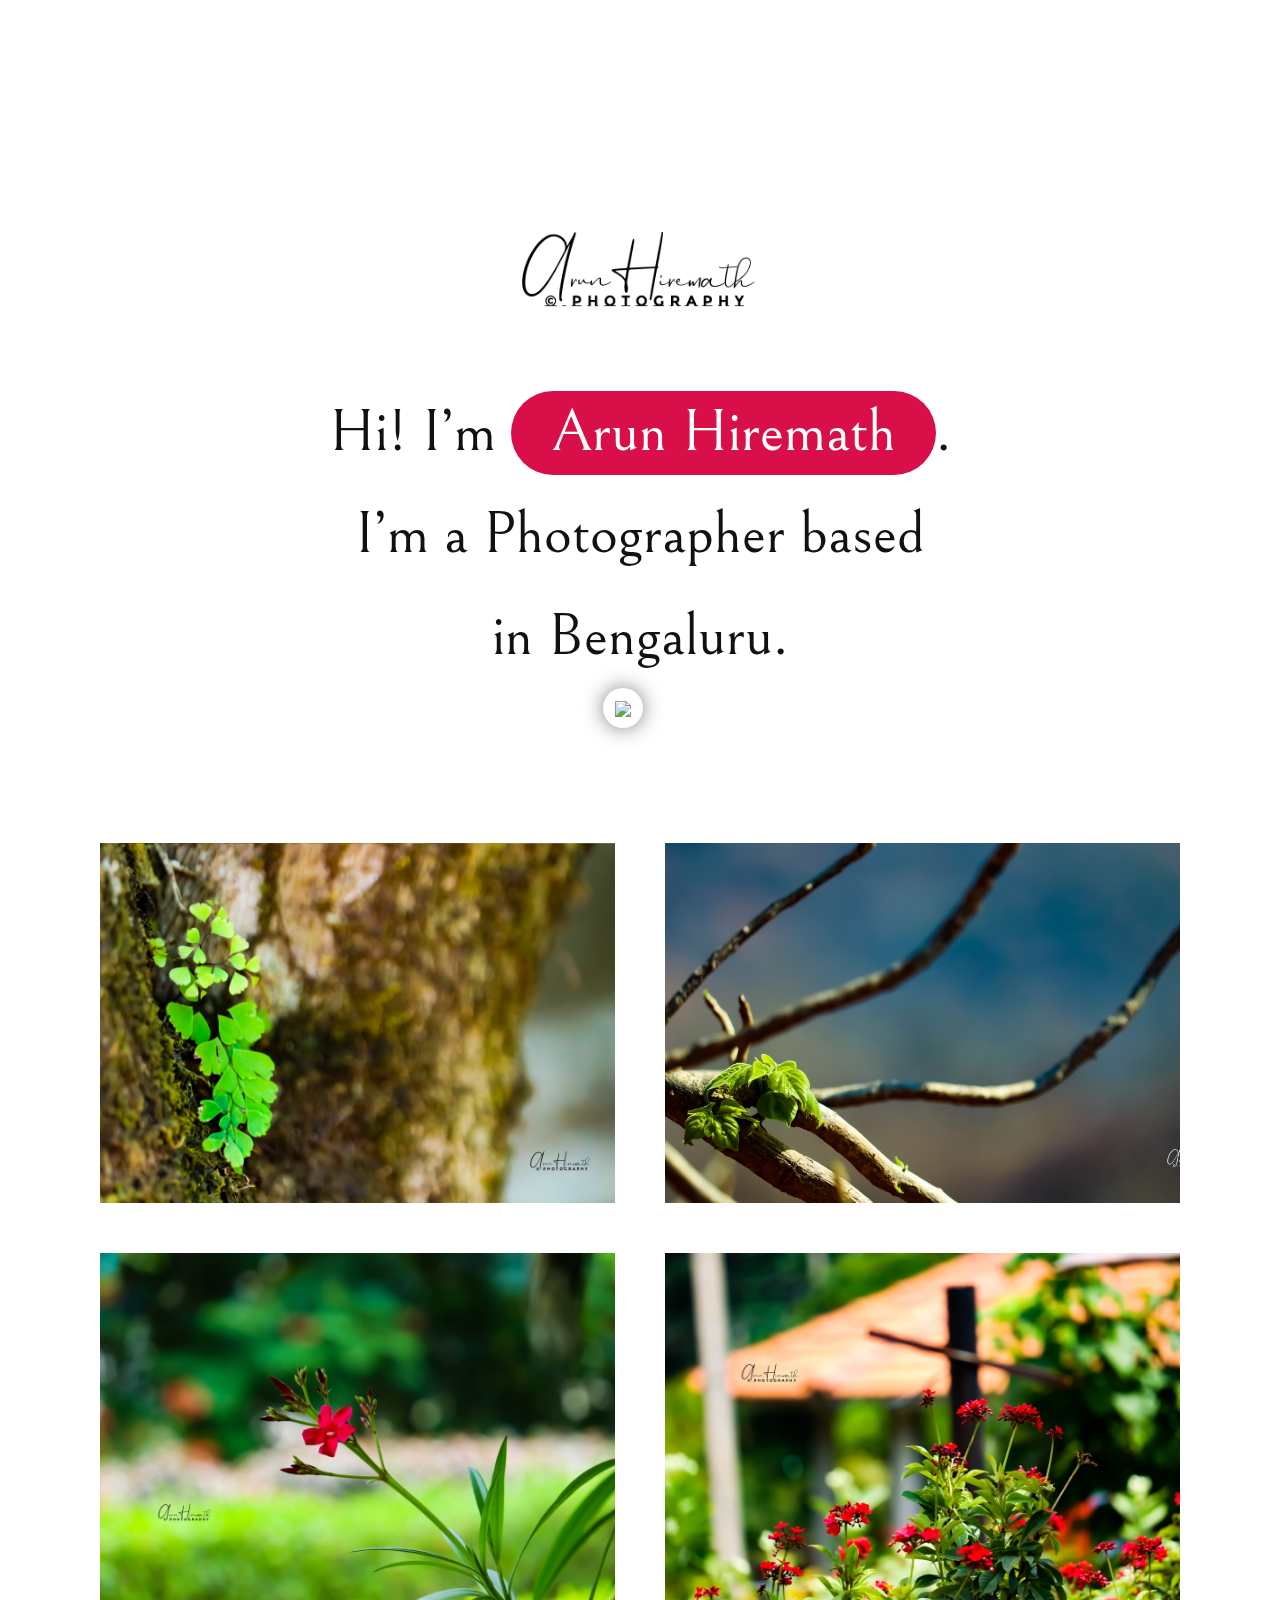
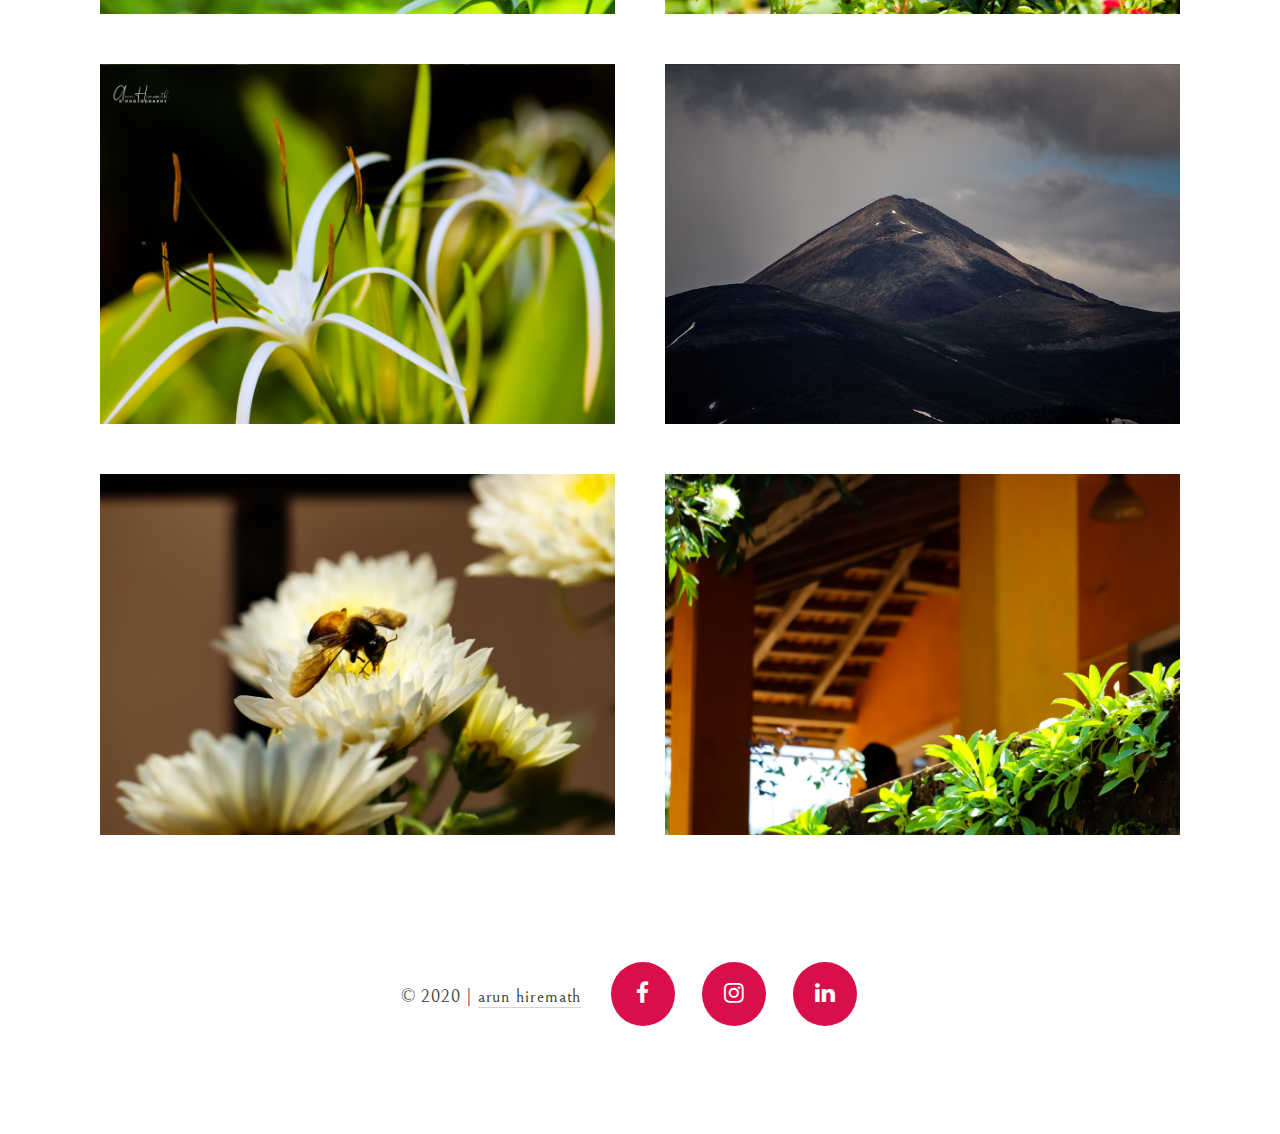
==== index.html @ bfc73a3d "Update index.html" ====
<!DOCTYPE html>

<html lang="en">
  <head>
    <!-- META -->
    <meta charset="utf-8" />
    <meta name="robots" content="noodp" />
    <meta
      name="viewport"
      content="width=device-width, initial-scale=1, maximum-scale=1, user-scalable=no"
    />

    <!-- PAGE TITLE -->
    <title>Arun - Personal Portfolio</title>

    <!-- FAVICON -->
    <link rel="shortcut icon" href="assets/img/favicon.png" />

    <!-- FONTS -->
    <link
      href="https://fonts.googleapis.com/css?family=Bellefair&amp;subset=latin-ext"
      rel="stylesheet"
    />

    <!-- STYLESHEETS -->
    <link rel="stylesheet" type="text/css" href="assets/css/plugins.css" />
    <link rel="stylesheet" type="text/css" href="assets/css/main.css" />
    <style>
      .button {
        width: 40px;
        height: 40px;
        border: none;
        border-radius: 50%;
        -webkit-border-radius: 50%;
        box-shadow: 0px 0px 20px 0px rgba(0, 0, 0, 0.5);
        cursor: pointer;
        margin-right: 35px;
        background-color: #ffffff;
        outline: none;
      }

      .button:hover {
        /* background-color: #fff; */
        box-shadow: 0px 0px 10px 0px rgba(0, 0, 0, 0.5);
        transform: translateY(0px);
      }
    </style>
  </head>

  <body>
    <!-- PRELOADER -->
    <div class="preloader">
      <div class="bounce"></div>
    </div>
    <!-- /PRELOADER -->

    <!-- NAVIGATION BUTTON -->
    <div class="navigation-button">
      <!-- <a href="about.html">
        <button class="button">
          <img height="26" src="https://img.icons8.com/dotty/80/000000/user-male.png" /></button
      ></a> -->
      <!-- ><p><i class="fa fa-info" aria-hidden="true"></i></p
      ></a> -->
    </div>
    <!-- /NAVIGATION BUTTON -->

    <!-- HERO -->
    <div class="hero">
      <!-- FRONT CONTENT -->
      <div class="front-content">
        <img src="assets/img/logo.png" width="250" class="img-responsive logo" alt="logo" />
        <h1>
          Hi! I’m <span>Arun Hiremath</span>.<br />I’m a Photographer based<br />in Bengaluru.
        </h1>
        <a href="about.html">
          <button class="button">
            <img height="26" src="https://img.icons8.com/dotty/80/000000/user-male.png" /></button
        ></a>
      </div>
      <!-- /FRONT CONTENT -->
    </div>
    <!-- /HERO -->

    <!-- PORTFOLIO -->
    <div class="portfolio">
      <!-- ITEM -->
      <a class="item" href="assets/img/portfolio/item-1.jpg">
        <i class="fa fa-eye" aria-hidden="true"></i>
        <div
          class="item-cover"
          style="background-image: url(assets/img/portfolio/item-1.jpg);"
        ></div>
      </a>
      <!-- /ITEM -->

      <!-- ITEM -->
      <a class="item" href="assets/img/portfolio/item-2.jpg">
        <i class="fa fa-eye" aria-hidden="true"></i>
        <div
          class="item-cover"
          style="background-image: url(assets/img/portfolio/item-2.jpg);"
        ></div>
      </a>
      <!-- /ITEM -->

      <!-- ITEM -->
      <a class="item" href="assets/img/portfolio/item-3.jpg">
        <i class="fa fa-eye" aria-hidden="true"></i>
        <div
          class="item-cover"
          style="background-image: url(assets/img/portfolio/item-3.jpg);"
        ></div>
      </a>
      <!-- /ITEM -->

      <!-- ITEM -->
      <a class="item" href="assets/img/portfolio/item-4.jpg">
        <i class="fa fa-eye" aria-hidden="true"></i>
        <div
          class="item-cover"
          style="background-image: url(assets/img/portfolio/item-4.jpg);"
        ></div>
      </a>
      <!-- /ITEM -->

      <!-- ITEM -->
      <a class="item" href="assets/img/portfolio/item-5.jpg">
        <i class="fa fa-eye" aria-hidden="true"></i>
        <div
          class="item-cover"
          style="background-image: url(assets/img/portfolio/item-5.jpg);"
        ></div>
      </a>
      <!-- /ITEM -->

      <!-- ITEM -->
      <a class="item" href="assets/img/portfolio/item-6.jpg">
        <i class="fa fa-eye" aria-hidden="true"></i>
        <div
          class="item-cover"
          style="background-image: url(assets/img/portfolio/item-6.jpg);"
        ></div>
      </a>
      <!-- /ITEM -->

      <!-- ITEM -->
      <a class="item" href="assets/img/portfolio/item-7.jpg">
        <i class="fa fa-eye" aria-hidden="true"></i>
        <div
          class="item-cover"
          style="background-image: url(assets/img/portfolio/item-7.jpg);"
        ></div>
      </a>
      <!-- /ITEM -->

      <!-- ITEM -->
      <a class="item" href="assets/img/portfolio/item-8.jpg">
        <i class="fa fa-eye" aria-hidden="true"></i>
        <div
          class="item-cover"
          style="background-image: url(assets/img/portfolio/item-8.jpg);"
        ></div>
      </a>
      <!-- /ITEM -->
    </div>
    <!-- /PORTFOLIO -->

    <!-- FOOTER -->
    <div class="footer">
      <!-- FOOTER INNER -->
      <div class="footer-inner">
        <p>© 2020 | <a href="#">arun hiremath</a></p>

        <!-- SOCIAL ICONS -->
        <ul class="social-icons scroll-animated-from-right">
          <li>
            <a href="https://www.facebook.com/arun.jh.5"
              ><i class="fa fa-facebook" aria-hidden="true"></i
            ></a>
          </li>
          <li>
            <a href="https://www.instagram.com/arun.jh.5/?hl=en"
              ><i class="fa fa-instagram" aria-hidden="true"></i
            ></a>
          </li>
          <!-- <li>
            <a href="#"><i class="fa fa-google-plus" aria-hidden="true"></i></a>
          </li> -->
          <li>
            <a href="https://www.linkedin.com/in/arun-hiremath-62512045/"
              ><i class="fa fa-linkedin" aria-hidden="true"></i
            ></a>
          </li>
        </ul>
        <!-- /SOCIAL ICONS -->
      </div>
      <!-- /FOOTER INNER -->
    </div>
    <!-- /FOOTER -->

    <!-- JAVASCRIPTS -->
    <script type="text/javascript" src="assets/js/plugins.js"></script>
    <script type="text/javascript" src="assets/js/main.js"></script>
  </body>
</html>
---- assets/css/main.css ----
/******************************************************************


	------------------------
	-- TABLE OF CONTENTS --
	------------------------
	
	--  01. Basic
	--  02. Preloader
    --  03. Hero
    --  04. Hero --> Front Content
    --  05. Portfolio
    --  06. Footer
    --  07. Page --> About
 
 
 ******************************************************************/




/** 1. Basic
*******************************************************************/

html
{
    font-size: 10px !important;
}

body
{
    font-family: 'Bellefair', serif;
    font-weight: 300;
    font-style: normal;

    overflow-x: hidden;

    color: #111;
    background: #fff;

    -webkit-font-smoothing: antialiased;
}

h1,
h2,
h3,
h4,
h5,
h6,
p,
a
{
    font-family: 'Bellefair', serif;
    font-weight: normal;

    color: #111;
}

h1
{
    font-size: 6rem;
}

h2
{
    font-size: 5rem;
}

h3
{
    font-size: 4rem;
}

h4
{
    font-size: 3rem;
}

h5
{
    font-size: 2rem;
}

h6
{
    font-size: 1.8rem;
}

p
{
    font-size: 1.8rem;
}

a,
a:hover,
a:focus
{
    cursor: pointer;
    -webkit-transition: all 300ms ease;
         -o-transition: all 300ms ease;
            transition: all 300ms ease;
    text-decoration: none;
}

a:hover
{
    color: #fff;
}

.navigation-button
{
    position: absolute;
    z-index: 10;
    top: 0;
    right: 0;

    cursor: pointer;
}

.navigation-button p
{
    font-size: 2.8rem;
    font-weight: 400;
    line-height: 9rem;

    width: 9rem;
    height: 9rem;
    margin: 0;
    padding: 0;

    -webkit-transition: .1s ease;
         -o-transition: .1s ease;
            transition: .1s ease;
    text-align: center;
    letter-spacing: .01em;

    color: #fff;
    border-radius: 100px;
    background: none;
}

.navigation-button p:after
{
    position: absolute;
    z-index: -2;
    top: 0;
    right: 0;

    content: '';
    -webkit-transition: .1s ease;
         -o-transition: .1s ease;
            transition: .1s ease;

    border-width: 0 15rem 15rem 0;
    border-style: solid;
    border-color: transparent #d80247 transparent transparent;
}

.navigation-button p:hover:after
{
    border-color: transparent #111 transparent transparent;
}

@media (max-width:700px)
{
    html
    {
        font-size: 8px !important;
    }
}

@media (max-width:500px)
{
    html
    {
        font-size: 6px !important;
    }
}

@media (orientation:landscape) and (max-height:420px)
{
    html
    {
        font-size: 8px !important;
    }
}



/** 2. Preloader
*******************************************************************/

.preloader
{
    position: fixed;
    z-index: 100000;
    bottom: 0;
    left: 0;

    overflow: hidden;

    width: 100%;
    height: 100%;

    opacity: 1;
    background: #fff;
}

.preloader.hide-preloader
{
    -webkit-transition: .8s ease .3s;
         -o-transition: .8s ease .3s;
            transition: .8s ease .3s;
    pointer-events: none;

    opacity: 0;
}

.preloader .bounce
{
    position: absolute;
    top: 50%;
    left: 50%;

    display: block;

    width: 60px;
    height: 60px;
    margin-top: -30px;
    margin-left: -30px;

    -webkit-animation: spinner-pulse .6s infinite ease-in-out;
            animation: spinner-pulse .6s infinite ease-in-out;
    text-align: center;

    opacity: 1;
    border-radius: 100%;
    background-color: #d80f48;
}

.preloader.hide-preloader .bounce
{
    -webkit-transition: .3s ease;
         -o-transition: .3s ease;
            transition: .3s ease;

    opacity: 0;
}

@-webkit-keyframes spinner-pulse
{
    0%
    {
        -webkit-transform: scale(0);
    }
    100%
    {
        -webkit-transform: scale(1.0);

        opacity: 0;
    }
}

@keyframes spinner-pulse
{
    0%
    {
        -webkit-transform: scale(0);
                transform: scale(0);
    }
    100%
    {
        -webkit-transform: scale(1.0);
                transform: scale(1.0);

        opacity: 0;
    }
}



/** 3. Hero
*******************************************************************/

.hero
{
    position: relative;
    top: 0;
    left: 0;

    width: 100%;
}

.hero .animation-container
{
    -webkit-transition: .5s ease;
         -o-transition: .5s ease;
            transition: .5s ease;
}

.hero .animation-container.animation-fade
{
    opacity: 0;
}

.hero .animation-container.animation-fade.run-animation
{
    opacity: 1;
}

.hero .animation-container.animation-fade-up
{
    -webkit-transform: translateY(10vh);
        -ms-transform: translateY(10vh);
            transform: translateY(10vh);

    opacity: 0;
}

.hero .animation-container.animation-fade-up.run-animation
{
    -webkit-transform: translateY(0);
        -ms-transform: translateY(0);
            transform: translateY(0);

    opacity: 1;
}

.hero .animation-container.animation-fade-down
{
    -webkit-transform: translateY(-10vh);
        -ms-transform: translateY(-10vh);
            transform: translateY(-10vh);

    opacity: 0;
}

.hero .animation-container.animation-fade-down.run-animation
{
    -webkit-transform: translateY(0);
        -ms-transform: translateY(0);
            transform: translateY(0);

    opacity: 1;
}

.hero .animation-container.animation-fade-left
{
    -webkit-transform: translateX(10vh);
        -ms-transform: translateX(10vh);
            transform: translateX(10vh);

    opacity: 0;
}

.hero .animation-container.animation-fade-left.run-animation
{
    -webkit-transform: translateX(0);
        -ms-transform: translateX(0);
            transform: translateX(0);

    opacity: 1;
}

.hero .animation-container.animation-fade-right
{
    -webkit-transform: translateX(-10vh);
        -ms-transform: translateX(-10vh);
            transform: translateX(-10vh);

    opacity: 0;
}

.hero .animation-container.animation-fade-right.run-animation
{
    -webkit-transform: translateX(0);
        -ms-transform: translateX(0);
            transform: translateX(0);

    opacity: 1;
}



/** 4. Hero --> Front Content 
*******************************************************************/

.hero .front-content
{
    position: absolute;
    z-index: 2;
    top: 0;
    left: 0;

    width: 100%;
    height: 100%;
}

.hero .front-content
{
    position: relative;
    left: 0;

    width: 100%;
    margin: 25vh 0 10vh 0;
    padding: 0 30px;

    text-align: center;
}

.hero .front-content .logo
{
    font-weight: bold;

    margin: 0 auto 6rem auto;
}

.hero .front-content h1
{
    line-height: 1.7em;

    margin: 0;
}

.hero .front-content h1 span
{
    line-height: 1.4em;

    display: inline-block;

    padding: 0 4rem;

    color: #fff;
    border-radius: 100px;
    background: #d80f48;
}



/** 5. Portfolio
*******************************************************************/

.portfolio
{
    font-size: 0;

    max-width: 1190px;
    margin: 0 auto;
    padding: 0 30px;
}

.portfolio .item
{
    position: relative;

    display: inline-block;
    overflow: hidden;

    width: 50%;
    margin: 0;
    padding: 0;

    border: 2.5rem solid #fff;
    background: #111;
}

.portfolio .item:before
{
    display: block;

    padding-top: 70%;

    content: '';
}

.portfolio .item:last-child
{
    margin-bottom: 0;
}

.portfolio .item .item-cover
{
    position: absolute;
    top: 0;
    left: 0;

    width: 100%;
    height: 100%;

    background-position: center;
    background-size: cover;
}

.portfolio .item i
{
    font-size: 2.5rem;
    line-height: 6rem;

    position: absolute;
    z-index: 10;
    top: 0;
    right: 0;
    right: 0;

    width: 6rem;
    height: 6rem;
    padding: 0;

    -webkit-transition: .1s ease;
         -o-transition: .1s ease;
            transition: .1s ease;
    text-align: center;

    opacity: 0;
    color: #fff;
    border-radius: 100%;
}

.portfolio .item:hover i
{
    opacity: 1;
}

.portfolio .item i:after
{
    position: absolute;
    z-index: -2;
    top: 0;
    right: 0;

    content: '';
    -webkit-transition: .1s ease;
         -o-transition: .1s ease;
            transition: .1s ease;

    border-width: 0 10rem 10rem 0;
    border-style: solid;
    border-color: transparent #d80247 transparent transparent;
}

.featherlight .featherlight-content
{
    overflow: visible;

    max-height: 94%;
    padding: 0;

    border-bottom: 0 solid transparent;
}

.featherlight .featherlight-close-icon
{
    font-size: 2.5rem;
    line-height: 7rem;

    position: fixed;
    top: 3rem;
    right: 3rem;

    width: 7rem;
    height: 7rem;

    color: #fff;
    border-radius: 100%;
    outline: none !important;
    background: rgba(255, 255, 255, .4);
}

.featherlight .featherlight-close-icon:hover
{
    background: #d80f48;
}

.featherlight-next,
.featherlight-previous
{
    font: normal normal normal 14px/1 FontAwesome;
    font-size: 2rem;
    line-height: 7rem;

    position: fixed;
    top: 50%;
    right: 3rem;
    bottom: auto;
    left: auto;

    display: block;

    width: 7rem;
    height: 7rem;

    -webkit-transform: translateY(-50%);
        -ms-transform: translateY(-50%);
            transform: translateY(-50%);
    text-align: center;

    color: #fff;
    border-radius: 100%;
    background: rgba(255, 255, 255, .4);
}

.featherlight-next:before
{
    font-size: 2rem;

    content: '\f178';
}

.featherlight-previous:before
{
    font-size: 2rem;

    content: '\f177';
}

.featherlight-next:hover,
.featherlight-previous:hover
{
    background: #d80f48;
}

.featherlight-previous
{
    right: auto;
    left: 3rem;
}

.featherlight-next span,
.featherlight-previous span
{
    display: none !important;
}

@media (max-width:1200px)
{
    .portfolio .item
    {
        position: relative;

        display: inline-block;
        overflow: hidden;

        width: 100%;
        margin: 0;
        padding: 0;

        border: 2.5rem solid #fff;
        background: #111;
    }
}



/** 6. Footer
*******************************************************************/

.footer
{
    overflow: hidden;

    padding: 10rem 2.5rem;

    text-align: center;
}

.footer p
{
    font-size: 1.8rem;

    display: inline-block;

    margin: 0;
    margin-right: 1.4em;
    padding: 2.4rem 0;

    vertical-align: middle;
    letter-spacing: .05em;

    opacity: .85;
}

.footer p a
{
    border-bottom: 1px solid #ccc;
}

.footer p a:hover
{
    color: #111;
}

.footer .social-icons
{
    display: inline-block;

    margin: 0;
    padding: 0;

    list-style: none;

    vertical-align: middle;
}

.footer .social-icons li
{
    font-size: 2.3rem;
    line-height: 6.4rem;
    line-height: 6.4rem;

    position: relative;

    display: inline-block;
    overflow: hidden;

    width: 6.4rem;
    height: 6.4rem;
    margin: 0;
    margin-right: 1em;

    -webkit-transition: .1s ease;
         -o-transition: .1s ease;
            transition: .1s ease;
    text-align: center;

    color: #fff;
    border-radius: 100%;
    background: #d80f48;
}

.footer .social-icons li:hover
{
    background: #111;
}

.footer .social-icons li a
{
    font-size: inherit;

    display: block;

    color: #fff;
    border: none;
}



/** 7. Page --> About
*******************************************************************/

.about
{
    margin: 10vh 0 0 0;
    text-align: center;
}

.about .container-fluid
{
    max-width: 900px;
    margin: 0 auto;
}

.about img
{
    margin-bottom: 6rem;
    margin-left: auto;
    margin-right: auto;
}

.about h3
{
    line-height: 1.2em;

    margin-bottom: 1em;
}

.about p
{
    line-height: 1.7em;

    margin-bottom: 2.4em;
}

.about .contact
{
    font-size: 2.4rem;

    margin-top: 2.8em;
}

.about .contact span
{
    font-size: inherit;

    margin-left: .8em;
    padding: .5em 1em;

    color: #fff;
    border-radius: 100px;
    background: #d80f49;
}
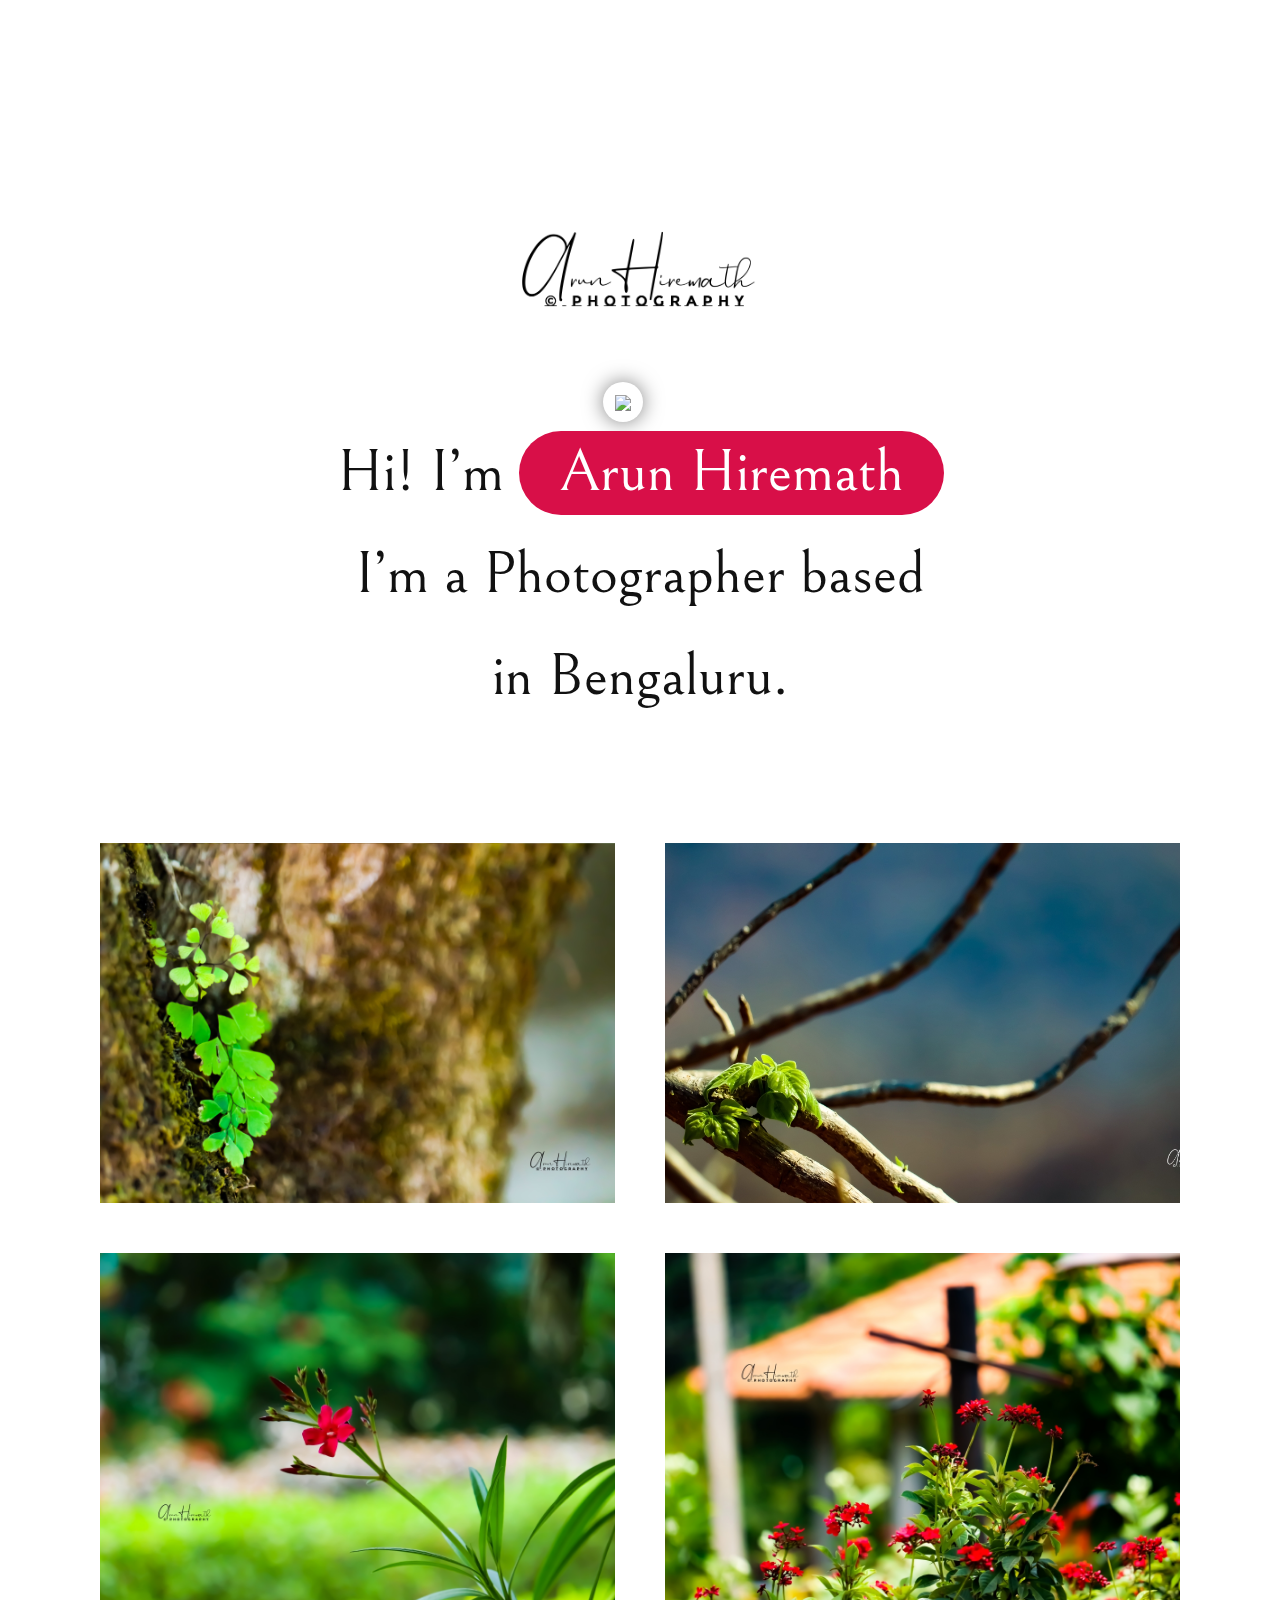
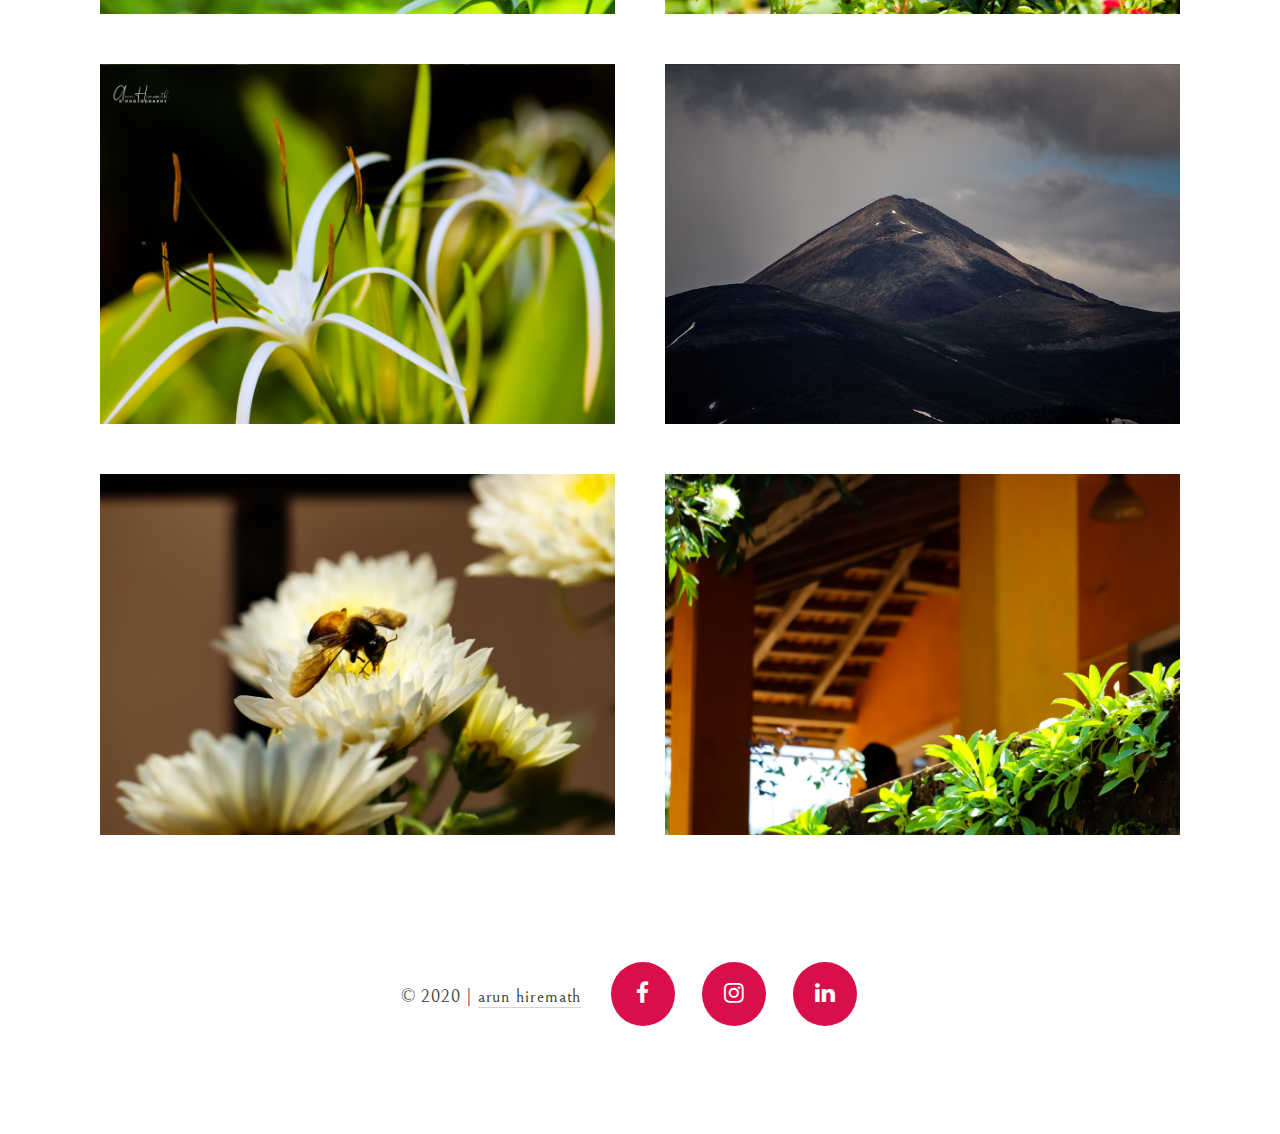
==== commit 2af9f5f2: "Update index.html" ====
--- a/index.html
+++ b/index.html
@@ -70,13 +70,11 @@
       <!-- FRONT CONTENT -->
       <div class="front-content">
         <img src="assets/img/logo.png" width="250" class="img-responsive logo" alt="logo" />
-        <h1>
-          Hi! I’m <span>Arun Hiremath</span>.<br />I’m a Photographer based<br />in Bengaluru.
-        </h1>
         <a href="about.html">
           <button class="button">
-            <img height="26" src="https://img.icons8.com/dotty/80/000000/user-male.png" /></button
+            <img height="30" src="https://img.icons8.com/dotty/80/000000/user-male.png" /></button
         ></a>
+        <h1>Hi! I’m <span>Arun Hiremath</span><br />I’m a Photographer based<br />in Bengaluru.</h1>
       </div>
       <!-- /FRONT CONTENT -->
     </div>
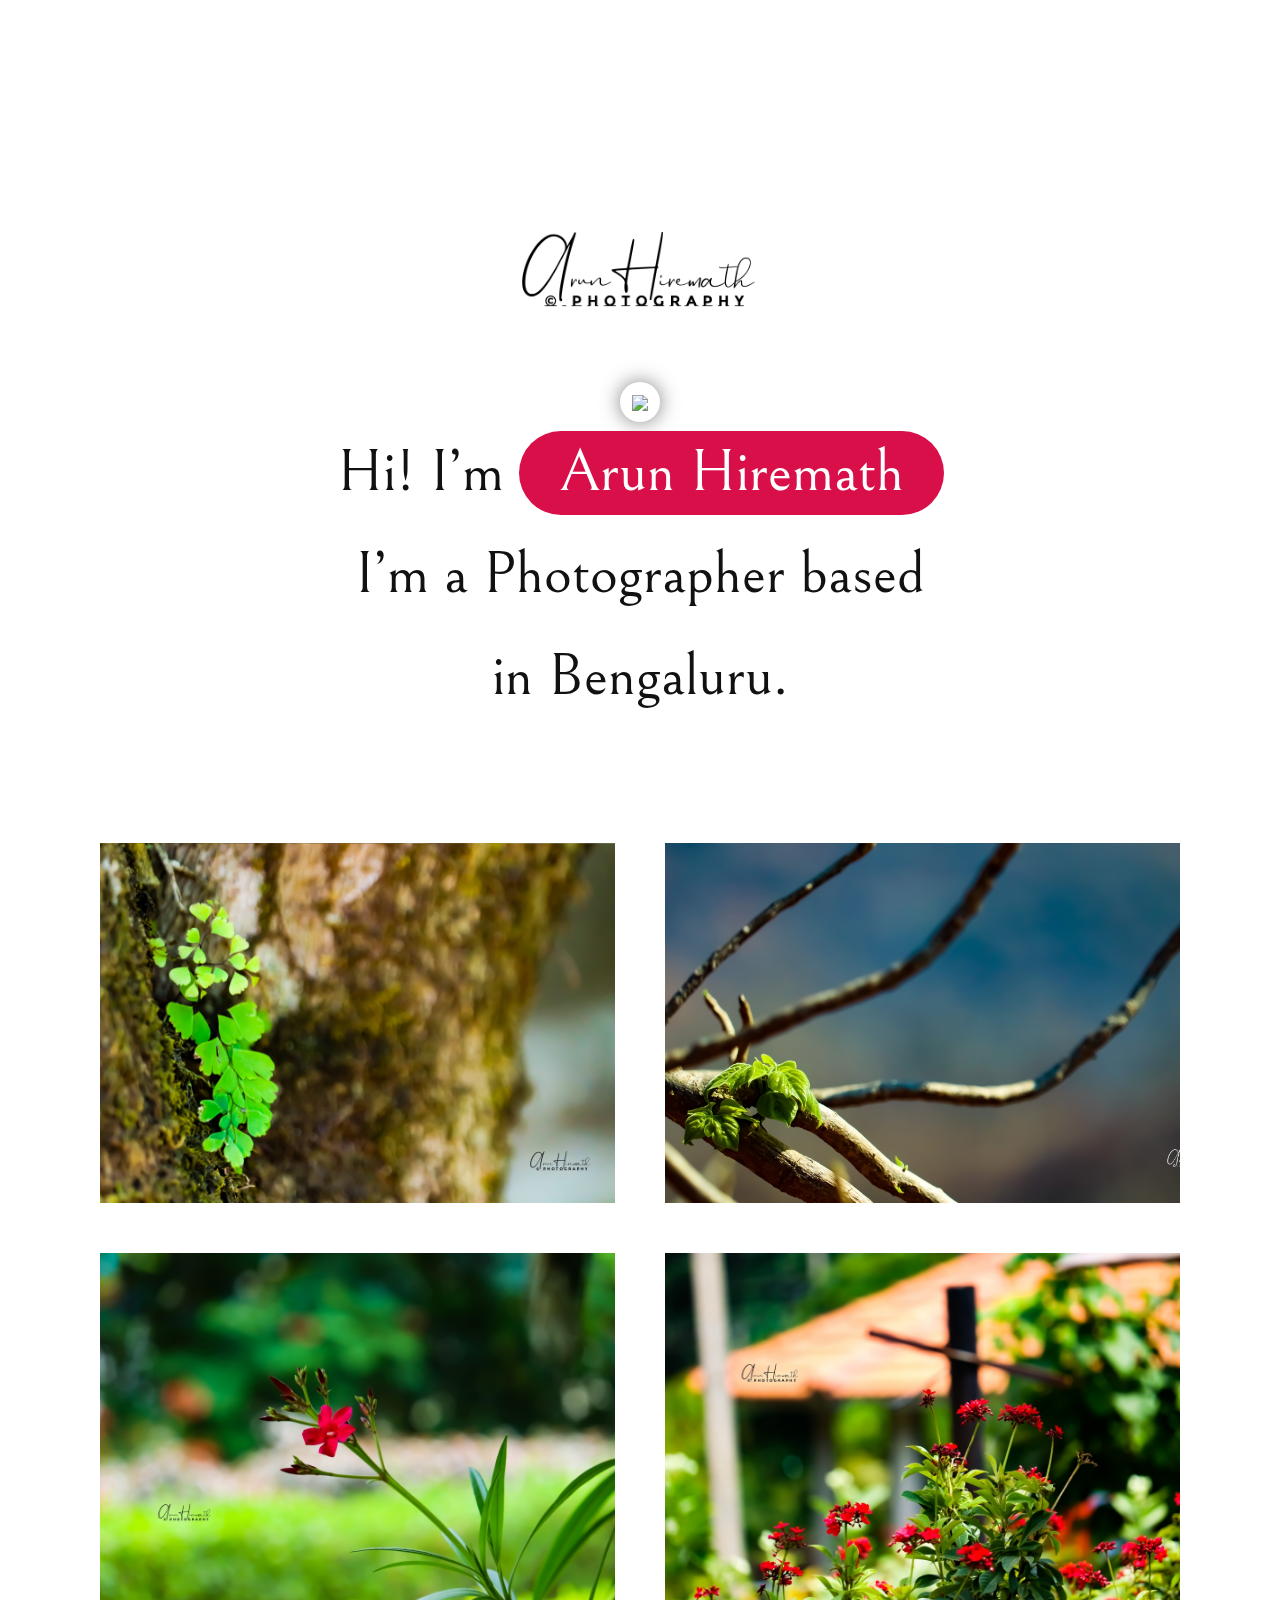
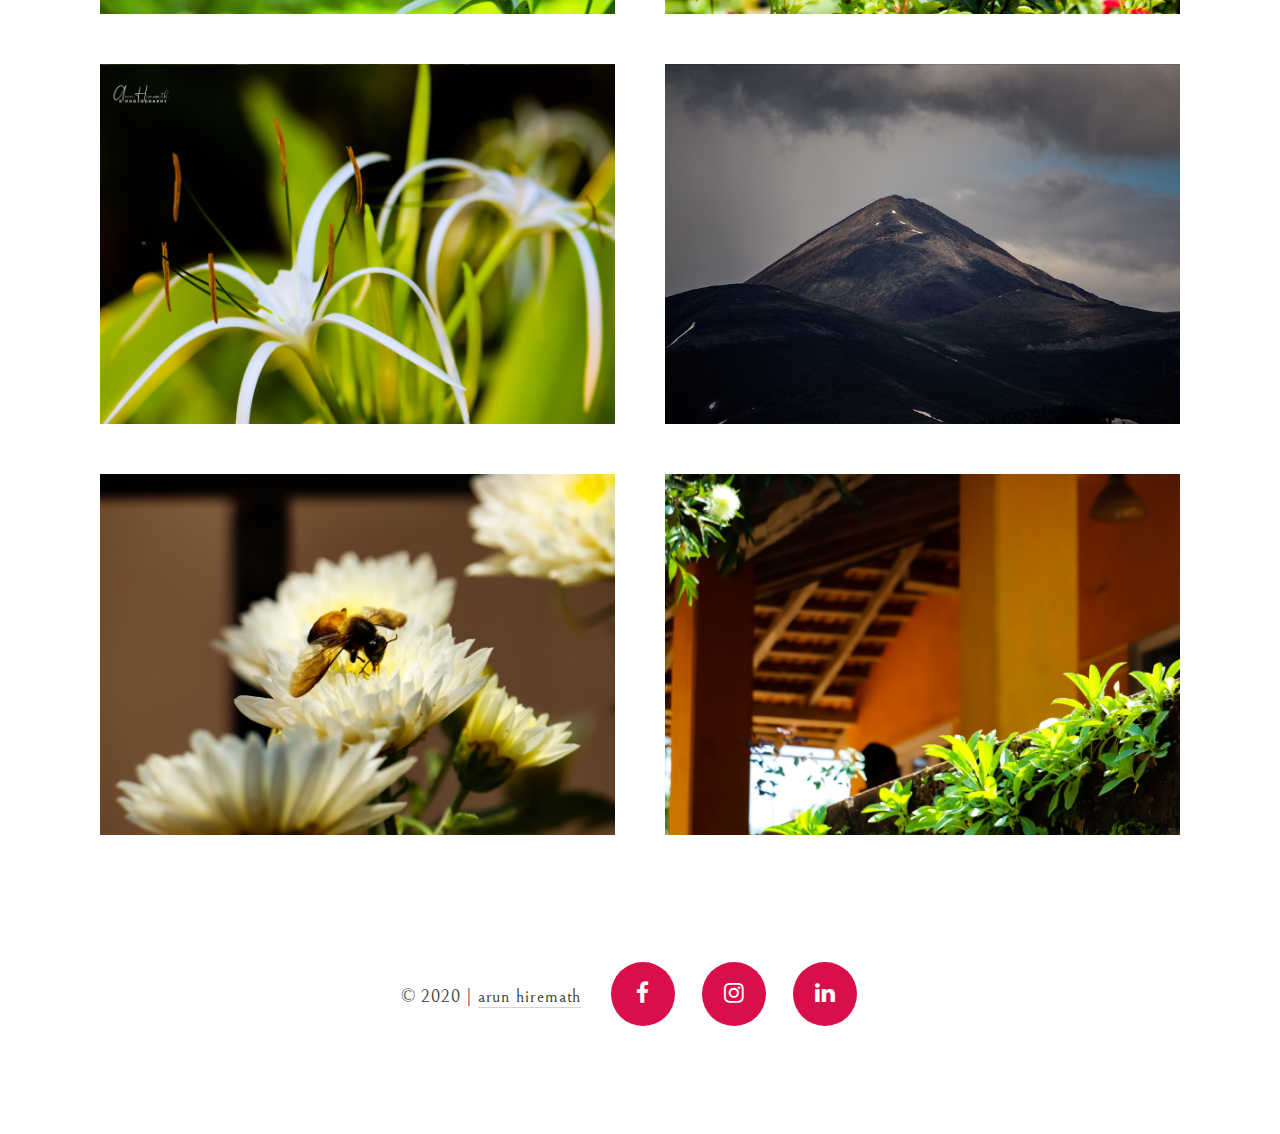
==== commit fa4c0872: "Update index.html" ====
--- a/index.html
+++ b/index.html
@@ -34,7 +34,7 @@
         -webkit-border-radius: 50%;
         box-shadow: 0px 0px 20px 0px rgba(0, 0, 0, 0.5);
         cursor: pointer;
-        margin-right: 35px;
+        /* margin-right: 35px; */
         background-color: #ffffff;
         outline: none;
       }
@@ -72,7 +72,7 @@
         <img src="assets/img/logo.png" width="250" class="img-responsive logo" alt="logo" />
         <a href="about.html">
           <button class="button">
-            <img height="30" src="https://img.icons8.com/dotty/80/000000/user-male.png" /></button
+            <img height="20" src="https://img.icons8.com/dotty/80/000000/user-male.png" /></button
         ></a>
         <h1>Hi! I’m <span>Arun Hiremath</span><br />I’m a Photographer based<br />in Bengaluru.</h1>
       </div>
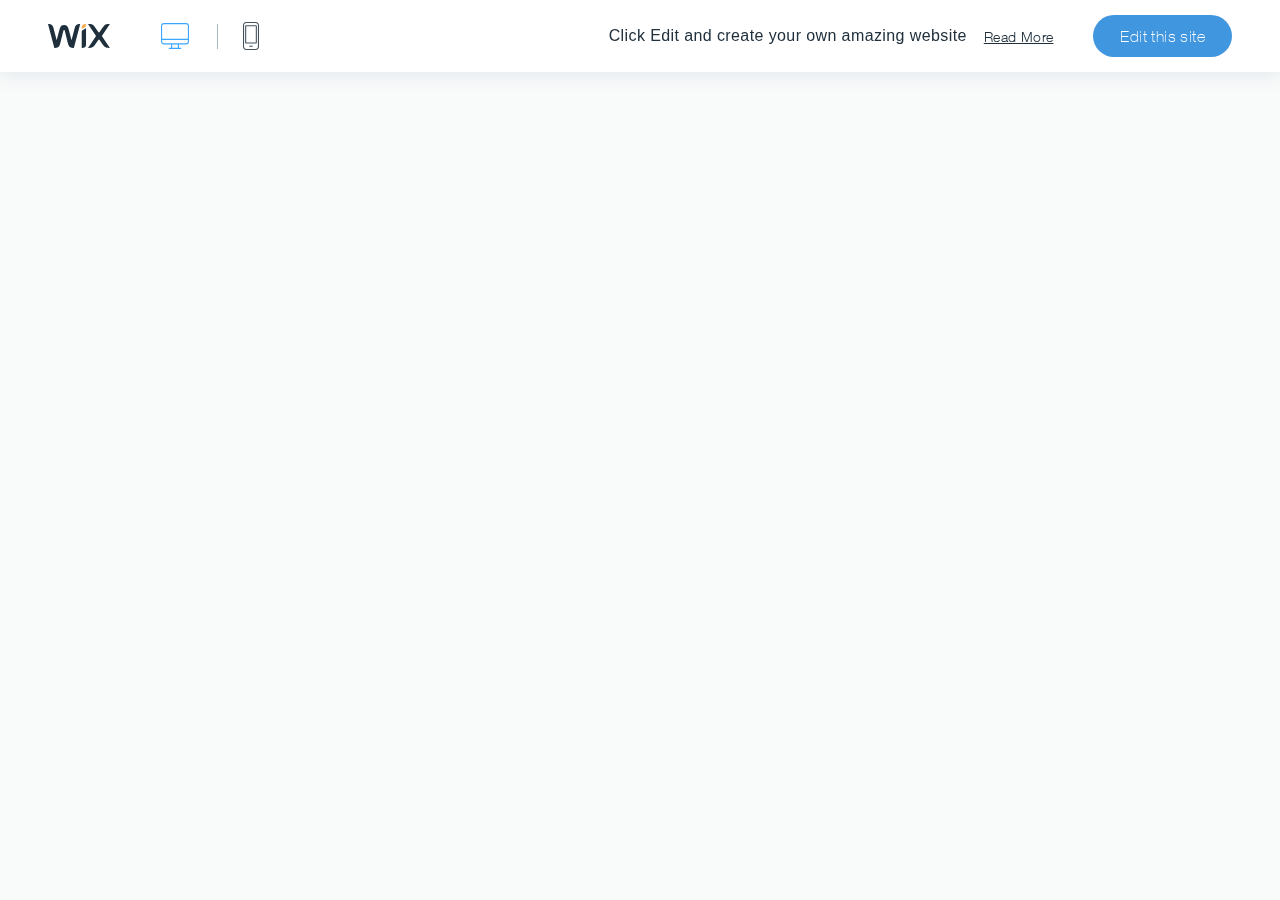
==== commit 4bb8519f: "doc-template pushed." ====
--- a/index.html
+++ b/index.html
@@ -1,204 +1,144 @@
-<!DOCTYPE html>
+<html xmlns="http://www.w3.org/1999/xhtml" lang="en">
 
-<html lang="en">
-  <head>
-    <!-- META -->
-    <meta charset="utf-8" />
-    <meta name="robots" content="noodp" />
-    <meta
-      name="viewport"
-      content="width=device-width, initial-scale=1, maximum-scale=1, user-scalable=no"
-    />
+<head>
+	<meta http-equiv="Content-Type" content="text/html; charset=utf-8" />
+	<meta name="description" content="HTTrack is an easy-to-use website mirror utility. It allows you to download a World Wide website from the Internet to a local directory,building recursively all structures, getting html, images, and other files from the server to your computer. Links are rebuiltrelatively so that you can freely browse to the local site (works with any browser). You can mirror several sites together so that you can jump from one toanother. You can, also, update an existing mirror site, or resume an interrupted download. The robot is fully configurable, with an integrated help" />
+	<meta name="keywords" content="httrack, HTTRACK, HTTrack, winhttrack, WINHTTRACK, WinHTTrack, offline browser, web mirror utility, aspirateur web, surf offline, web capture, www mirror utility, browse offline, local  site builder, website mirroring, aspirateur www, internet grabber, capture de site web, internet tool, hors connexion, unix, dos, windows 95, windows 98, solaris, ibm580, AIX 4.0, HTS, HTGet, web aspirator, web aspirateur, libre, GPL, GNU, free software" />
+	<title>Local index - HTTrack Website Copier</title>
+  <!-- Mirror and index made by HTTrack Website Copier/3.49-2 [XR&CO'2014] -->
+	<style type="text/css">
+	<!--
 
-    <!-- PAGE TITLE -->
-    <title>Arun - Personal Portfolio</title>
+body {
+	margin: 0;  padding: 0;  margin-bottom: 15px;  margin-top: 8px;
+	background: #77b;
+}
+body, td {
+	font: 14px "Trebuchet MS", Verdana, Arial, Helvetica, sans-serif;
+	}
 
-    <!-- FAVICON -->
-    <link rel="shortcut icon" href="assets/img/favicon.png" />
+#subTitle {
+	background: #000;  color: #fff;  padding: 4px;  font-weight: bold; 
+	}
 
-    <!-- FONTS -->
-    <link
-      href="https://fonts.googleapis.com/css?family=Bellefair&amp;subset=latin-ext"
-      rel="stylesheet"
-    />
+#siteNavigation a, #siteNavigation .current {
+	font-weight: bold;  color: #448;
+	}
+#siteNavigation a:link    { text-decoration: none; }
+#siteNavigation a:visited { text-decoration: none; }
 
-    <!-- STYLESHEETS -->
-    <link rel="stylesheet" type="text/css" href="assets/css/plugins.css" />
-    <link rel="stylesheet" type="text/css" href="assets/css/main.css" />
-    <style>
-      .button {
-        width: 40px;
-        height: 40px;
-        border: none;
-        border-radius: 50%;
-        -webkit-border-radius: 50%;
-        box-shadow: 0px 0px 20px 0px rgba(0, 0, 0, 0.5);
-        cursor: pointer;
-        /* margin-right: 35px; */
-        background-color: #ffffff;
-        outline: none;
-      }
+#siteNavigation .current { background-color: #ccd; }
 
-      .button:hover {
-        /* background-color: #fff; */
-        box-shadow: 0px 0px 10px 0px rgba(0, 0, 0, 0.5);
-        transform: translateY(0px);
-      }
-    </style>
-  </head>
+#siteNavigation a:hover   { text-decoration: none;  background-color: #fff;  color: #000; }
+#siteNavigation a:active  { text-decoration: none;  background-color: #ccc; }
 
-  <body>
-    <!-- PRELOADER -->
-    <div class="preloader">
-      <div class="bounce"></div>
-    </div>
-    <!-- /PRELOADER -->
 
-    <!-- NAVIGATION BUTTON -->
-    <div class="navigation-button">
-      <!-- <a href="about.html">
-        <button class="button">
-          <img height="26" src="https://img.icons8.com/dotty/80/000000/user-male.png" /></button
-      ></a> -->
-      <!-- ><p><i class="fa fa-info" aria-hidden="true"></i></p
-      ></a> -->
-    </div>
-    <!-- /NAVIGATION BUTTON -->
+a:link    { text-decoration: underline;  color: #00f; }
+a:visited { text-decoration: underline;  color: #000; }
+a:hover   { text-decoration: underline;  color: #c00; }
+a:active  { text-decoration: underline; }
 
-    <!-- HERO -->
-    <div class="hero">
-      <!-- FRONT CONTENT -->
-      <div class="front-content">
-        <img src="assets/img/logo.png" width="250" class="img-responsive logo" alt="logo" />
-        <a href="about.html">
-          <button class="button">
-            <img height="20" src="https://img.icons8.com/dotty/80/000000/user-male.png" /></button
-        ></a>
-        <h1>Hi! I’m <span>Arun Hiremath</span><br />I’m a Photographer based<br />in Bengaluru.</h1>
-      </div>
-      <!-- /FRONT CONTENT -->
-    </div>
-    <!-- /HERO -->
+#pageContent {
+	clear: both;
+	border-bottom: 6px solid #000;
+	padding: 10px;  padding-top: 20px;
+	line-height: 1.65em;
+	background-image: url(backblue.gif);
+	background-repeat: no-repeat;
+	background-position: top right;
+	}
 
-    <!-- PORTFOLIO -->
-    <div class="portfolio">
-      <!-- ITEM -->
-      <a class="item" href="assets/img/portfolio/item-1.jpg">
-        <i class="fa fa-eye" aria-hidden="true"></i>
-        <div
-          class="item-cover"
-          style="background-image: url(assets/img/portfolio/item-1.jpg);"
-        ></div>
-      </a>
-      <!-- /ITEM -->
+#pageContent, #siteNavigation {
+	background-color: #ccd;
+	}
 
-      <!-- ITEM -->
-      <a class="item" href="assets/img/portfolio/item-2.jpg">
-        <i class="fa fa-eye" aria-hidden="true"></i>
-        <div
-          class="item-cover"
-          style="background-image: url(assets/img/portfolio/item-2.jpg);"
-        ></div>
-      </a>
-      <!-- /ITEM -->
 
-      <!-- ITEM -->
-      <a class="item" href="assets/img/portfolio/item-3.jpg">
-        <i class="fa fa-eye" aria-hidden="true"></i>
-        <div
-          class="item-cover"
-          style="background-image: url(assets/img/portfolio/item-3.jpg);"
-        ></div>
-      </a>
-      <!-- /ITEM -->
+.imgLeft  { float: left;   margin-right: 10px;  margin-bottom: 10px; }
+.imgRight { float: right;  margin-left: 10px;   margin-bottom: 10px; }
 
-      <!-- ITEM -->
-      <a class="item" href="assets/img/portfolio/item-4.jpg">
-        <i class="fa fa-eye" aria-hidden="true"></i>
-        <div
-          class="item-cover"
-          style="background-image: url(assets/img/portfolio/item-4.jpg);"
-        ></div>
-      </a>
-      <!-- /ITEM -->
+hr { height: 1px;  color: #000;  background-color: #000;  margin-bottom: 15px; }
 
-      <!-- ITEM -->
-      <a class="item" href="assets/img/portfolio/item-5.jpg">
-        <i class="fa fa-eye" aria-hidden="true"></i>
-        <div
-          class="item-cover"
-          style="background-image: url(assets/img/portfolio/item-5.jpg);"
-        ></div>
-      </a>
-      <!-- /ITEM -->
+h1 { margin: 0;  font-weight: bold;  font-size: 2em; }
+h2 { margin: 0;  font-weight: bold;  font-size: 1.6em; }
+h3 { margin: 0;  font-weight: bold;  font-size: 1.3em; }
+h4 { margin: 0;  font-weight: bold;  font-size: 1.18em; }
 
-      <!-- ITEM -->
-      <a class="item" href="assets/img/portfolio/item-6.jpg">
-        <i class="fa fa-eye" aria-hidden="true"></i>
-        <div
-          class="item-cover"
-          style="background-image: url(assets/img/portfolio/item-6.jpg);"
-        ></div>
-      </a>
-      <!-- /ITEM -->
+.blak { background-color: #000; }
+.hide { display: none; }
+.tableWidth { min-width: 400px; }
 
-      <!-- ITEM -->
-      <a class="item" href="assets/img/portfolio/item-7.jpg">
-        <i class="fa fa-eye" aria-hidden="true"></i>
-        <div
-          class="item-cover"
-          style="background-image: url(assets/img/portfolio/item-7.jpg);"
-        ></div>
-      </a>
-      <!-- /ITEM -->
+.tblRegular       { border-collapse: collapse; }
+.tblRegular td    { padding: 6px;  background-image: url(fade.gif);  border: 2px solid #99c; }
+.tblHeaderColor, .tblHeaderColor td { background: #99c; }
+.tblNoBorder td   { border: 0; }
 
-      <!-- ITEM -->
-      <a class="item" href="assets/img/portfolio/item-8.jpg">
-        <i class="fa fa-eye" aria-hidden="true"></i>
-        <div
-          class="item-cover"
-          style="background-image: url(assets/img/portfolio/item-8.jpg);"
-        ></div>
-      </a>
-      <!-- /ITEM -->
-    </div>
-    <!-- /PORTFOLIO -->
 
-    <!-- FOOTER -->
-    <div class="footer">
-      <!-- FOOTER INNER -->
-      <div class="footer-inner">
-        <p>© 2020 | <a href="#">arun hiremath</a></p>
+// -->
+</style>
 
-        <!-- SOCIAL ICONS -->
-        <ul class="social-icons scroll-animated-from-right">
-          <li>
-            <a href="https://www.facebook.com/arun.jh.5"
-              ><i class="fa fa-facebook" aria-hidden="true"></i
-            ></a>
-          </li>
-          <li>
-            <a href="https://www.instagram.com/arun.jh.5/?hl=en"
-              ><i class="fa fa-instagram" aria-hidden="true"></i
-            ></a>
-          </li>
-          <!-- <li>
-            <a href="#"><i class="fa fa-google-plus" aria-hidden="true"></i></a>
-          </li> -->
-          <li>
-            <a href="https://www.linkedin.com/in/arun-hiremath-62512045/"
-              ><i class="fa fa-linkedin" aria-hidden="true"></i
-            ></a>
-          </li>
-        </ul>
-        <!-- /SOCIAL ICONS -->
-      </div>
-      <!-- /FOOTER INNER -->
-    </div>
-    <!-- /FOOTER -->
+</head>
 
-    <!-- JAVASCRIPTS -->
-    <script type="text/javascript" src="assets/js/plugins.js"></script>
-    <script type="text/javascript" src="assets/js/main.js"></script>
-  </body>
+<table width="76%" border="0" align="center" cellspacing="0" cellpadding="3" class="tableWidth">
+	<tr>
+	<td id="subTitle">HTTrack Website Copier - Open Source offline browser</td>
+	</tr>
+</table>
+<table width="76%" border="0" align="center" cellspacing="0" cellpadding="0" class="tableWidth">
+<tr class="blak">
+<td>
+	<table width="100%" border="0" align="center" cellspacing="1" cellpadding="0">
+	<tr>
+	<td colspan="6"> 
+		<table width="100%" border="0" align="center" cellspacing="0" cellpadding="10">
+		<tr> 
+		<td id="pageContent"> 
+<!-- ==================== End prologue ==================== -->
+
+	<meta name="generator" content="HTTrack Website Copier/3.x">
+	<TITLE>Local index - HTTrack</TITLE>
+</HEAD>
+<BODY>
+<H1 ALIGN=Center>Index of locally available sites:</H1>
+	<TABLE BORDER="0" WIDTH="100%" CELLSPACING="1" CELLPADDING="0">
+		<TR>
+			<TD BACKGROUND="fade.gif">
+				&middot;
+					<A HREF="www.wix.com/website-template/view/html/20769bc8.html">
+						Clinical Psychotherapist Website Template | WIX
+					</A>		
+			</TD>
+		</TR>
+	</TABLE>
+	<BR>
+	<BR>
+	<BR>
+  	<H6 ALIGN="RIGHT">
+	<I>Mirror and index made by HTTrack Website Copier [XR&amp;CO'2008]</I>
+	</H6>
+	<!-- Mirror and index made by HTTrack Website Copier/3.49-2 [XR&CO'2014] -->
+	<!-- Thanks for using HTTrack Website Copier! -->
+	<meta HTTP-EQUIV="Refresh" CONTENT="0; URL=www.wix.com/website-template/view/html/20769bc8.html">
+
+
+<!-- ==================== Start epilogue ==================== -->
+		</td>
+		</tr>
+		</table>
+	</td>
+	</tr>
+	</table>
+</td>
+</tr>
+</table>
+
+<table width="76%" border="0" align="center" valign="bottom" cellspacing="0" cellpadding="0">
+	<tr>
+	<td id="footer"><small>&copy; 2008 Xavier Roche & other contributors - Web Design: Leto Kauler.</small></td>
+	</tr>
+</table>
+
+</body>
+
 </html>
+
+
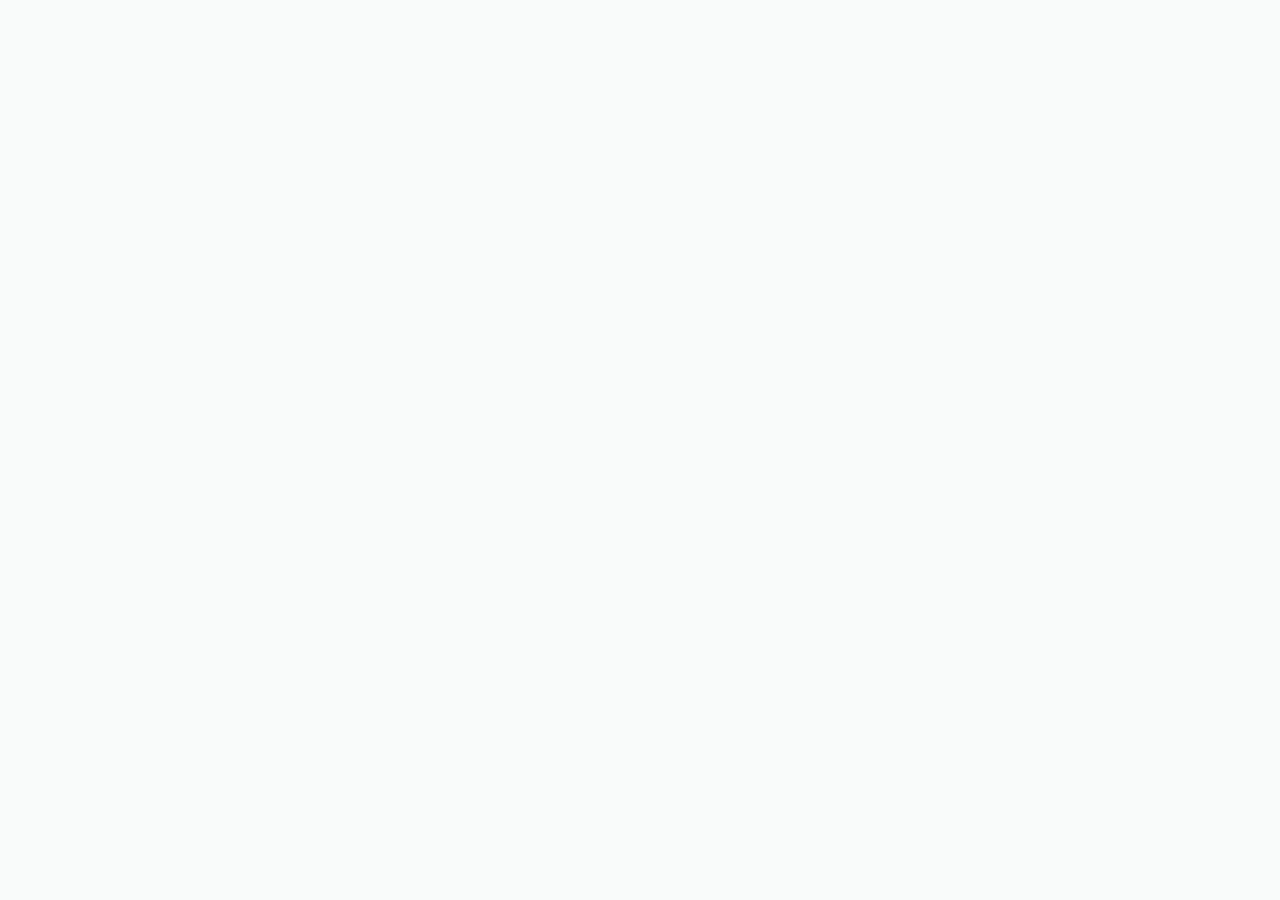
==== commit a535869e: "code clean up" ====
--- a/index.html
+++ b/index.html
@@ -1,144 +1,8 @@
 <html xmlns="http://www.w3.org/1999/xhtml" lang="en">
-
-<head>
-	<meta http-equiv="Content-Type" content="text/html; charset=utf-8" />
-	<meta name="description" content="HTTrack is an easy-to-use website mirror utility. It allows you to download a World Wide website from the Internet to a local directory,building recursively all structures, getting html, images, and other files from the server to your computer. Links are rebuiltrelatively so that you can freely browse to the local site (works with any browser). You can mirror several sites together so that you can jump from one toanother. You can, also, update an existing mirror site, or resume an interrupted download. The robot is fully configurable, with an integrated help" />
-	<meta name="keywords" content="httrack, HTTRACK, HTTrack, winhttrack, WINHTTRACK, WinHTTrack, offline browser, web mirror utility, aspirateur web, surf offline, web capture, www mirror utility, browse offline, local  site builder, website mirroring, aspirateur www, internet grabber, capture de site web, internet tool, hors connexion, unix, dos, windows 95, windows 98, solaris, ibm580, AIX 4.0, HTS, HTGet, web aspirator, web aspirateur, libre, GPL, GNU, free software" />
-	<title>Local index - HTTrack Website Copier</title>
-  <!-- Mirror and index made by HTTrack Website Copier/3.49-2 [XR&CO'2014] -->
-	<style type="text/css">
-	<!--
-
-body {
-	margin: 0;  padding: 0;  margin-bottom: 15px;  margin-top: 8px;
-	background: #77b;
-}
-body, td {
-	font: 14px "Trebuchet MS", Verdana, Arial, Helvetica, sans-serif;
-	}
-
-#subTitle {
-	background: #000;  color: #fff;  padding: 4px;  font-weight: bold; 
-	}
-
-#siteNavigation a, #siteNavigation .current {
-	font-weight: bold;  color: #448;
-	}
-#siteNavigation a:link    { text-decoration: none; }
-#siteNavigation a:visited { text-decoration: none; }
-
-#siteNavigation .current { background-color: #ccd; }
-
-#siteNavigation a:hover   { text-decoration: none;  background-color: #fff;  color: #000; }
-#siteNavigation a:active  { text-decoration: none;  background-color: #ccc; }
-
-
-a:link    { text-decoration: underline;  color: #00f; }
-a:visited { text-decoration: underline;  color: #000; }
-a:hover   { text-decoration: underline;  color: #c00; }
-a:active  { text-decoration: underline; }
-
-#pageContent {
-	clear: both;
-	border-bottom: 6px solid #000;
-	padding: 10px;  padding-top: 20px;
-	line-height: 1.65em;
-	background-image: url(backblue.gif);
-	background-repeat: no-repeat;
-	background-position: top right;
-	}
-
-#pageContent, #siteNavigation {
-	background-color: #ccd;
-	}
-
-
-.imgLeft  { float: left;   margin-right: 10px;  margin-bottom: 10px; }
-.imgRight { float: right;  margin-left: 10px;   margin-bottom: 10px; }
-
-hr { height: 1px;  color: #000;  background-color: #000;  margin-bottom: 15px; }
-
-h1 { margin: 0;  font-weight: bold;  font-size: 2em; }
-h2 { margin: 0;  font-weight: bold;  font-size: 1.6em; }
-h3 { margin: 0;  font-weight: bold;  font-size: 1.3em; }
-h4 { margin: 0;  font-weight: bold;  font-size: 1.18em; }
-
-.blak { background-color: #000; }
-.hide { display: none; }
-.tableWidth { min-width: 400px; }
-
-.tblRegular       { border-collapse: collapse; }
-.tblRegular td    { padding: 6px;  background-image: url(fade.gif);  border: 2px solid #99c; }
-.tblHeaderColor, .tblHeaderColor td { background: #99c; }
-.tblNoBorder td   { border: 0; }
-
-
-// -->
-</style>
-
-</head>
-
-<table width="76%" border="0" align="center" cellspacing="0" cellpadding="3" class="tableWidth">
-	<tr>
-	<td id="subTitle">HTTrack Website Copier - Open Source offline browser</td>
-	</tr>
-</table>
-<table width="76%" border="0" align="center" cellspacing="0" cellpadding="0" class="tableWidth">
-<tr class="blak">
-<td>
-	<table width="100%" border="0" align="center" cellspacing="1" cellpadding="0">
-	<tr>
-	<td colspan="6"> 
-		<table width="100%" border="0" align="center" cellspacing="0" cellpadding="10">
-		<tr> 
-		<td id="pageContent"> 
-<!-- ==================== End prologue ==================== -->
-
-	<meta name="generator" content="HTTrack Website Copier/3.x">
-	<TITLE>Local index - HTTrack</TITLE>
-</HEAD>
-<BODY>
-<H1 ALIGN=Center>Index of locally available sites:</H1>
-	<TABLE BORDER="0" WIDTH="100%" CELLSPACING="1" CELLPADDING="0">
-		<TR>
-			<TD BACKGROUND="fade.gif">
-				&middot;
-					<A HREF="www.wix.com/website-template/view/html/20769bc8.html">
-						Clinical Psychotherapist Website Template | WIX
-					</A>		
-			</TD>
-		</TR>
-	</TABLE>
-	<BR>
-	<BR>
-	<BR>
-  	<H6 ALIGN="RIGHT">
-	<I>Mirror and index made by HTTrack Website Copier [XR&amp;CO'2008]</I>
-	</H6>
-	<!-- Mirror and index made by HTTrack Website Copier/3.49-2 [XR&CO'2014] -->
-	<!-- Thanks for using HTTrack Website Copier! -->
-	<meta HTTP-EQUIV="Refresh" CONTENT="0; URL=www.wix.com/website-template/view/html/20769bc8.html">
-
-
-<!-- ==================== Start epilogue ==================== -->
-		</td>
-		</tr>
-		</table>
-	</td>
-	</tr>
-	</table>
-</td>
-</tr>
-</table>
-
-<table width="76%" border="0" align="center" valign="bottom" cellspacing="0" cellpadding="0">
-	<tr>
-	<td id="footer"><small>&copy; 2008 Xavier Roche & other contributors - Web Design: Leto Kauler.</small></td>
-	</tr>
-</table>
-
-</body>
-
+  <head>
+    <meta http-equiv="Content-Type" content="text/html; charset=utf-8" />
+  </head>
+  <body>
+    <meta http-equiv="Refresh" content="0; URL=web/view/html/20769bc8.html" />
+  </body>
 </html>
-
-
